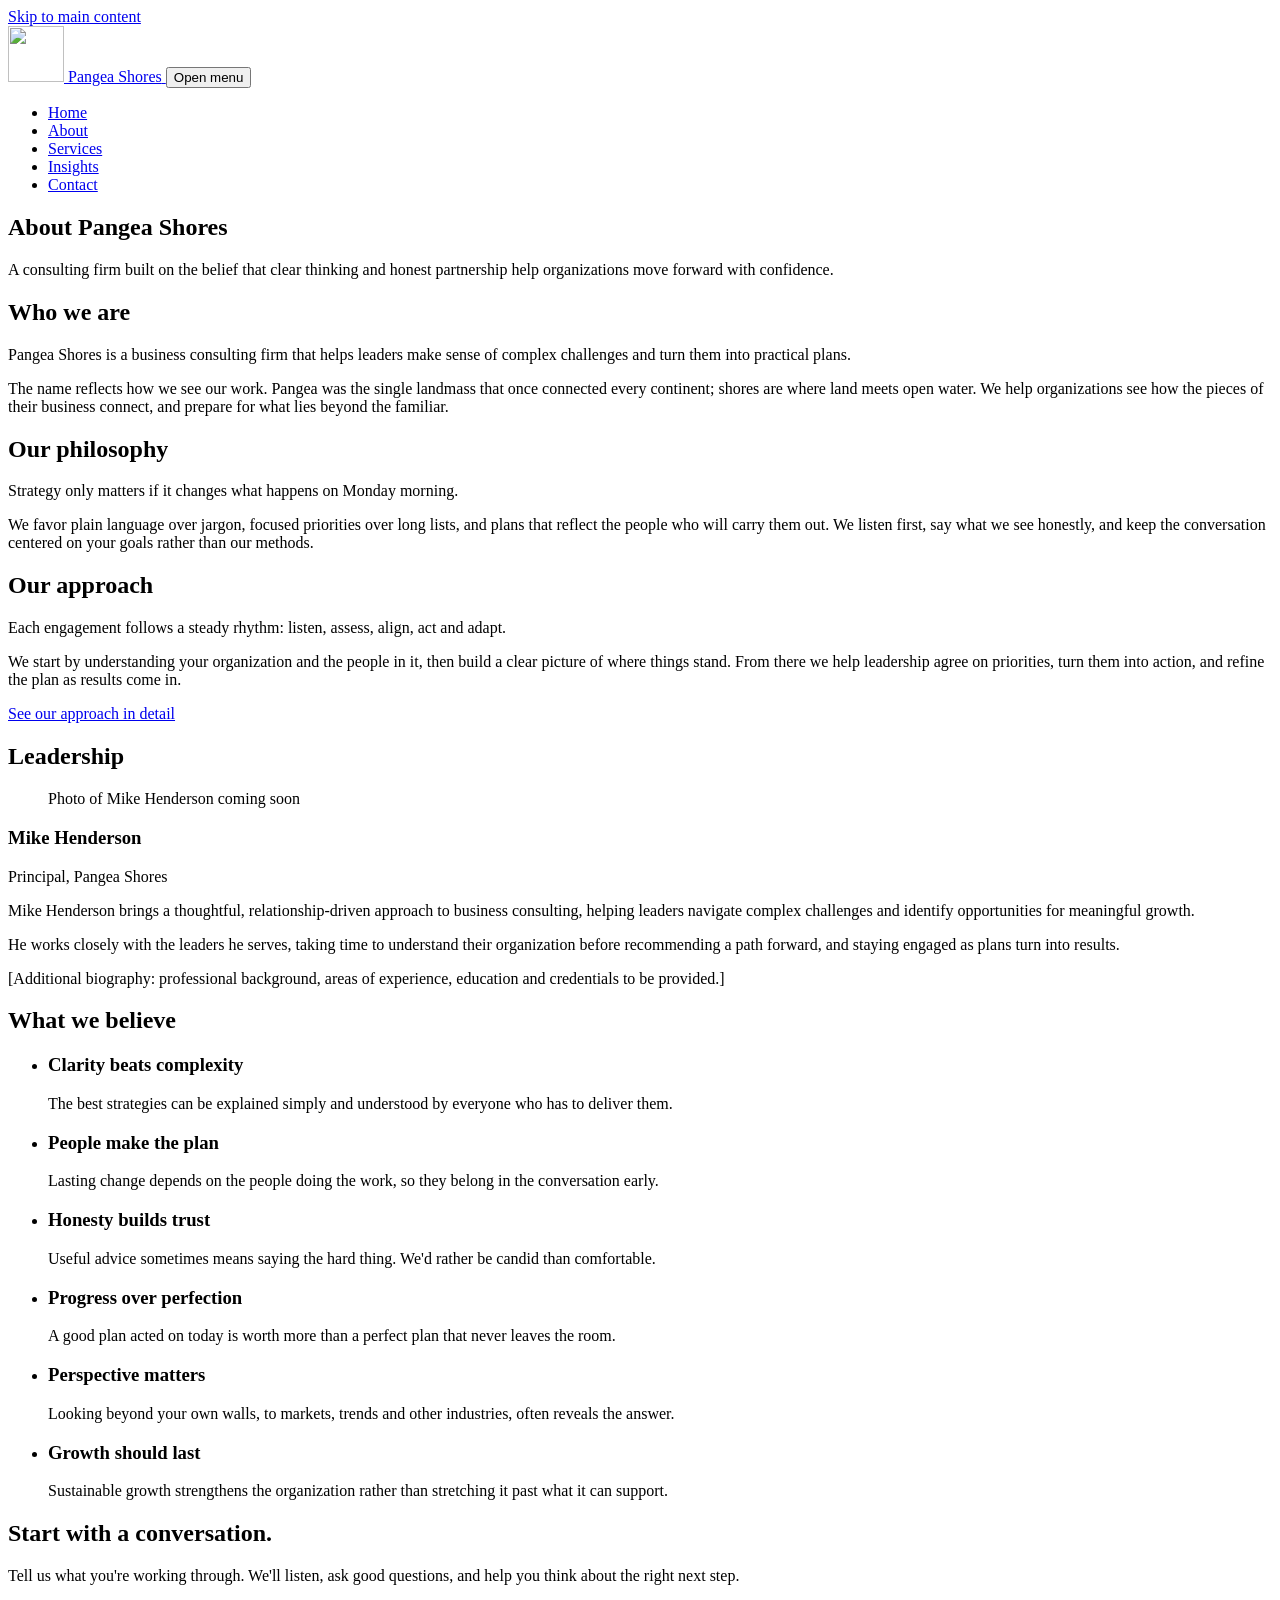
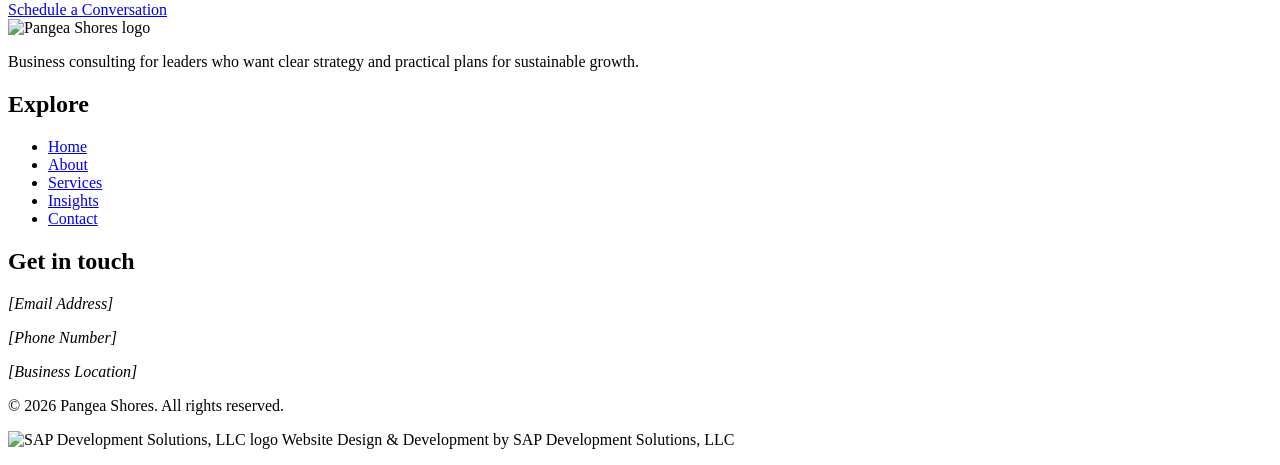
==== about.html @ ce2e1693 "Add files via upload" ====
<!DOCTYPE html>
<html lang="en">
<head>
  <meta charset="utf-8">
  <meta name="viewport" content="width=device-width, initial-scale=1">
  <title>About | Pangea Shores | Business Consulting</title>
  <meta name="description" content="Learn about Pangea Shores, a business consulting firm led by Mike Henderson, and the philosophy and approach behind our work.">

  <!-- ================================================================
       DOMAIN: replace https://www.example.com/ with the real domain
       on every page (canonical, og:url, og:image, twitter:image).
       ================================================================ -->
  <link rel="canonical" href="https://www.example.com/about.html">

  <!-- Open Graph -->
  <meta property="og:type" content="website">
  <meta property="og:site_name" content="Pangea Shores">
  <meta property="og:title" content="About | Pangea Shores | Business Consulting">
  <meta property="og:description" content="Learn about Pangea Shores, a business consulting firm led by Mike Henderson, and the philosophy and approach behind our work.">
  <meta property="og:url" content="https://www.example.com/about.html">
  <meta property="og:image" content="https://www.example.com/images/pangea-shores-logo.jpg">
  <meta property="og:image:alt" content="Pangea Shores logo">

  <!-- Twitter / X -->
  <meta name="twitter:card" content="summary_large_image">
  <meta name="twitter:title" content="About | Pangea Shores | Business Consulting">
  <meta name="twitter:description" content="Learn about Pangea Shores, a business consulting firm led by Mike Henderson, and the philosophy and approach behind our work.">
  <meta name="twitter:image" content="https://www.example.com/images/pangea-shores-logo.jpg">

  <meta name="theme-color" content="#0a1e38">
  <link rel="icon" type="image/jpeg" href="images/pangea-shores-logo.jpg">

  <link rel="preconnect" href="https://fonts.googleapis.com">
  <link rel="preconnect" href="https://fonts.gstatic.com" crossorigin>
  <link href="https://fonts.googleapis.com/css2?family=Manrope:wght@400;500;600;700&family=Newsreader:opsz,wght@6..72,400;6..72,450;6..72,500&family=Poppins:wght@600&display=swap" rel="stylesheet">
  <link rel="stylesheet" href="css/style.css">
  <script>document.documentElement.classList.add("js");</script>
</head>
<body>
  <a class="skip-link" href="#main">Skip to main content</a>

  <header class="site-header">
    <div class="container header-inner">
      <a class="brand" href="index.html" aria-label="Pangea Shores, home">
        <img src="images/pangea-shores-logo.jpg" alt="" width="56" height="56">
        <span class="brand-name">Pangea Shores</span>
      </a>

      <button class="nav-toggle" type="button" aria-expanded="false" aria-controls="site-nav">
        <span class="sr-only">Open menu</span>
        <span class="bar" aria-hidden="true"></span>
        <span class="bar" aria-hidden="true"></span>
        <span class="bar" aria-hidden="true"></span>
      </button>

      <nav id="site-nav" class="site-nav" aria-label="Primary">
        <ul>
          <li><a href="index.html">Home</a></li>
          <li><a href="about.html" aria-current="page">About</a></li>
          <li><a href="services.html">Services</a></li>
          <li><a href="insights.html">Insights</a></li>
          <li><a href="contact.html" class="nav-cta">Contact</a></li>
        </ul>
      </nav>
    </div>
  </header>

  <main id="main">
    <section class="page-hero" aria-labelledby="page-title">
      <div class="container">
        <h1 id="page-title">About Pangea Shores</h1>
        <p class="lead">A consulting firm built on the belief that clear thinking and honest partnership help organizations move forward with confidence.</p>
      </div>
    </section>

    <!-- EDIT: Who We Are. Replace with verified company background when available. -->
    <section class="section" aria-labelledby="who-title">
      <div class="container split reveal">
        <div>
          <span class="shoreline" aria-hidden="true"></span>
          <h2 id="who-title">Who we are</h2>
        </div>
        <div class="prose">
          <p>Pangea Shores is a business consulting firm that helps leaders make sense of complex challenges and turn them into practical plans.</p>
          <p>The name reflects how we see our work. Pangea was the single landmass that once connected every continent; shores are where land meets open water. We help organizations see how the pieces of their business connect, and prepare for what lies beyond the familiar.</p>
        </div>
      </div>
    </section>

    <section class="section section-mist" aria-labelledby="philosophy-title">
      <div class="container split">
        <div class="reveal">
          <span class="shoreline" aria-hidden="true"></span>
          <h2 id="philosophy-title">Our philosophy</h2>
        </div>
        <div class="prose reveal">
          <p>Strategy only matters if it changes what happens on Monday morning.</p>
          <p>We favor plain language over jargon, focused priorities over long lists, and plans that reflect the people who will carry them out. We listen first, say what we see honestly, and keep the conversation centered on your goals rather than our methods.</p>
        </div>
      </div>
    </section>

    <section class="section" aria-labelledby="our-approach-title">
      <div class="container split reveal">
        <div>
          <span class="shoreline" aria-hidden="true"></span>
          <h2 id="our-approach-title">Our approach</h2>
        </div>
        <div class="prose">
          <p>Each engagement follows a steady rhythm: listen, assess, align, act and adapt.</p>
          <p>We start by understanding your organization and the people in it, then build a clear picture of where things stand. From there we help leadership agree on priorities, turn them into action, and refine the plan as results come in.</p>
          <p><a class="text-link" href="insights.html">See our approach in detail</a></p>
        </div>
      </div>
    </section>

    <!-- ==============================================================
         LEADERSHIP
         EDIT: Mike Henderson's photo and biography.
         - Photo: add images/mike-henderson.jpg (portrait, 4:5 ratio works best),
           then replace the <figure class="photo-placeholder"> block with:
           <figure class="photo-placeholder" style="border:0">
             <img src="images/mike-henderson.jpg" alt="Portrait of Mike Henderson" width="800" height="1000">
           </figure>
         - Bio: the paragraphs below are general placeholder copy. Replace them with
           verified background (experience, education, credentials) supplied by Mike.
         ============================================================== -->
    <section class="section section-mist" aria-labelledby="leadership-title">
      <div class="container">
        <div class="section-head reveal">
          <span class="shoreline" aria-hidden="true"></span>
          <h2 id="leadership-title">Leadership</h2>
        </div>
        <div class="leader reveal">
          <figure class="photo-placeholder">
            <figcaption>Photo of Mike Henderson coming soon</figcaption>
          </figure>
          <div>
            <h3>Mike Henderson</h3>
            <p class="leader-role">Principal, Pangea Shores</p>
            <div class="prose">
              <p>Mike Henderson brings a thoughtful, relationship-driven approach to business consulting, helping leaders navigate complex challenges and identify opportunities for meaningful growth.</p>
              <p>He works closely with the leaders he serves, taking time to understand their organization before recommending a path forward, and staying engaged as plans turn into results.</p>
              <p>[Additional biography: professional background, areas of experience, education and credentials to be provided.]</p>
            </div>
          </div>
        </div>
      </div>
    </section>

    <section class="section section-navy" aria-labelledby="believe-title">
      <div class="container">
        <div class="section-head reveal">
          <span class="shoreline" aria-hidden="true"></span>
          <h2 id="believe-title">What we believe</h2>
        </div>
        <ul class="beliefs reveal">
          <li>
            <h3>Clarity beats complexity</h3>
            <p>The best strategies can be explained simply and understood by everyone who has to deliver them.</p>
          </li>
          <li>
            <h3>People make the plan</h3>
            <p>Lasting change depends on the people doing the work, so they belong in the conversation early.</p>
          </li>
          <li>
            <h3>Honesty builds trust</h3>
            <p>Useful advice sometimes means saying the hard thing. We'd rather be candid than comfortable.</p>
          </li>
          <li>
            <h3>Progress over perfection</h3>
            <p>A good plan acted on today is worth more than a perfect plan that never leaves the room.</p>
          </li>
          <li>
            <h3>Perspective matters</h3>
            <p>Looking beyond your own walls, to markets, trends and other industries, often reveals the answer.</p>
          </li>
          <li>
            <h3>Growth should last</h3>
            <p>Sustainable growth strengthens the organization rather than stretching it past what it can support.</p>
          </li>
        </ul>
      </div>
    </section>

    <section class="cta-band" aria-labelledby="cta-title">
      <div class="container reveal">
        <h2 id="cta-title">Start with a conversation.</h2>
        <p>Tell us what you're working through. We'll listen, ask good questions, and help you think about the right next step.</p>
        <div class="btn-row">
          <a class="btn btn-primary" href="contact.html">Schedule a Conversation</a>
        </div>
      </div>
    </section>
  </main>

  <footer class="site-footer">
    <div class="container">
      <div class="footer-grid">
        <div class="footer-brand">
          <img src="images/pangea-shores-logo.jpg" alt="Pangea Shores logo" width="120" height="120" loading="lazy">
          <!-- EDIT: one-sentence company description -->
          <p>Business consulting for leaders who want clear strategy and practical plans for sustainable growth.</p>
        </div>

        <nav aria-label="Footer">
          <h2 class="footer-heading">Explore</h2>
          <ul class="footer-links">
            <li><a href="index.html">Home</a></li>
            <li><a href="about.html">About</a></li>
            <li><a href="services.html">Services</a></li>
            <li><a href="insights.html">Insights</a></li>
            <li><a href="contact.html">Contact</a></li>
          </ul>
        </nav>

        <div>
          <h2 class="footer-heading">Get in touch</h2>
          <!-- EDIT: replace the three placeholders below with real contact details.
               Example email link: <a href="mailto:name@domain.com">name@domain.com</a>
               Example phone link: <a href="tel:+15555555555">(555) 555-5555</a> -->
          <address class="footer-contact">
            <p>[Email Address]</p>
            <p>[Phone Number]</p>
            <p>[Business Location]</p>
          </address>
        </div>
      </div>

      <div class="footer-bottom">
        <p>&copy; <span data-year>2026</span> Pangea Shores. All rights reserved.</p>
        <p class="dev-credit">
          <img src="images/sap-development-solutions-logo.jpg" alt="SAP Development Solutions, LLC logo" width="40" height="40">
          <span>Website Design &amp; Development by SAP Development Solutions, LLC</span>
        </p>
      </div>
    </div>
  </footer>

  <script src="js/script.js" defer></script>
</body>
</html>
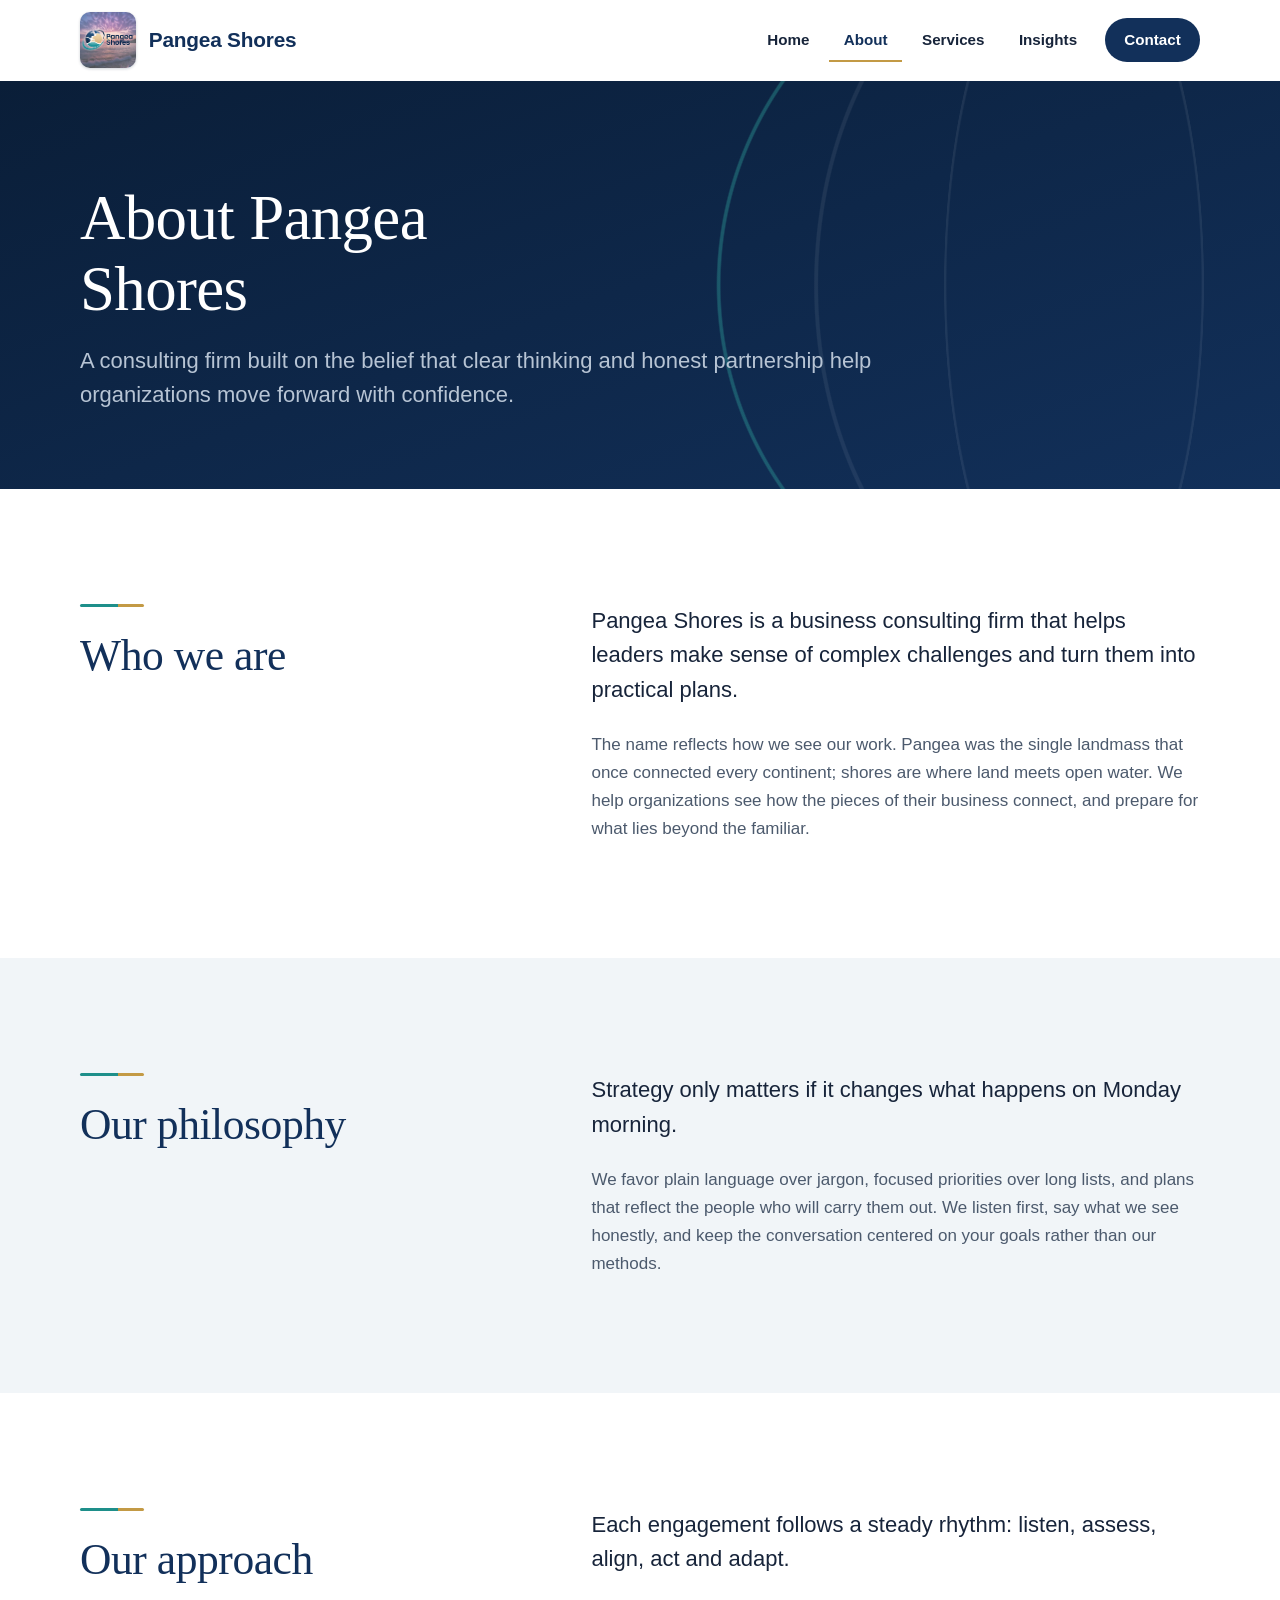
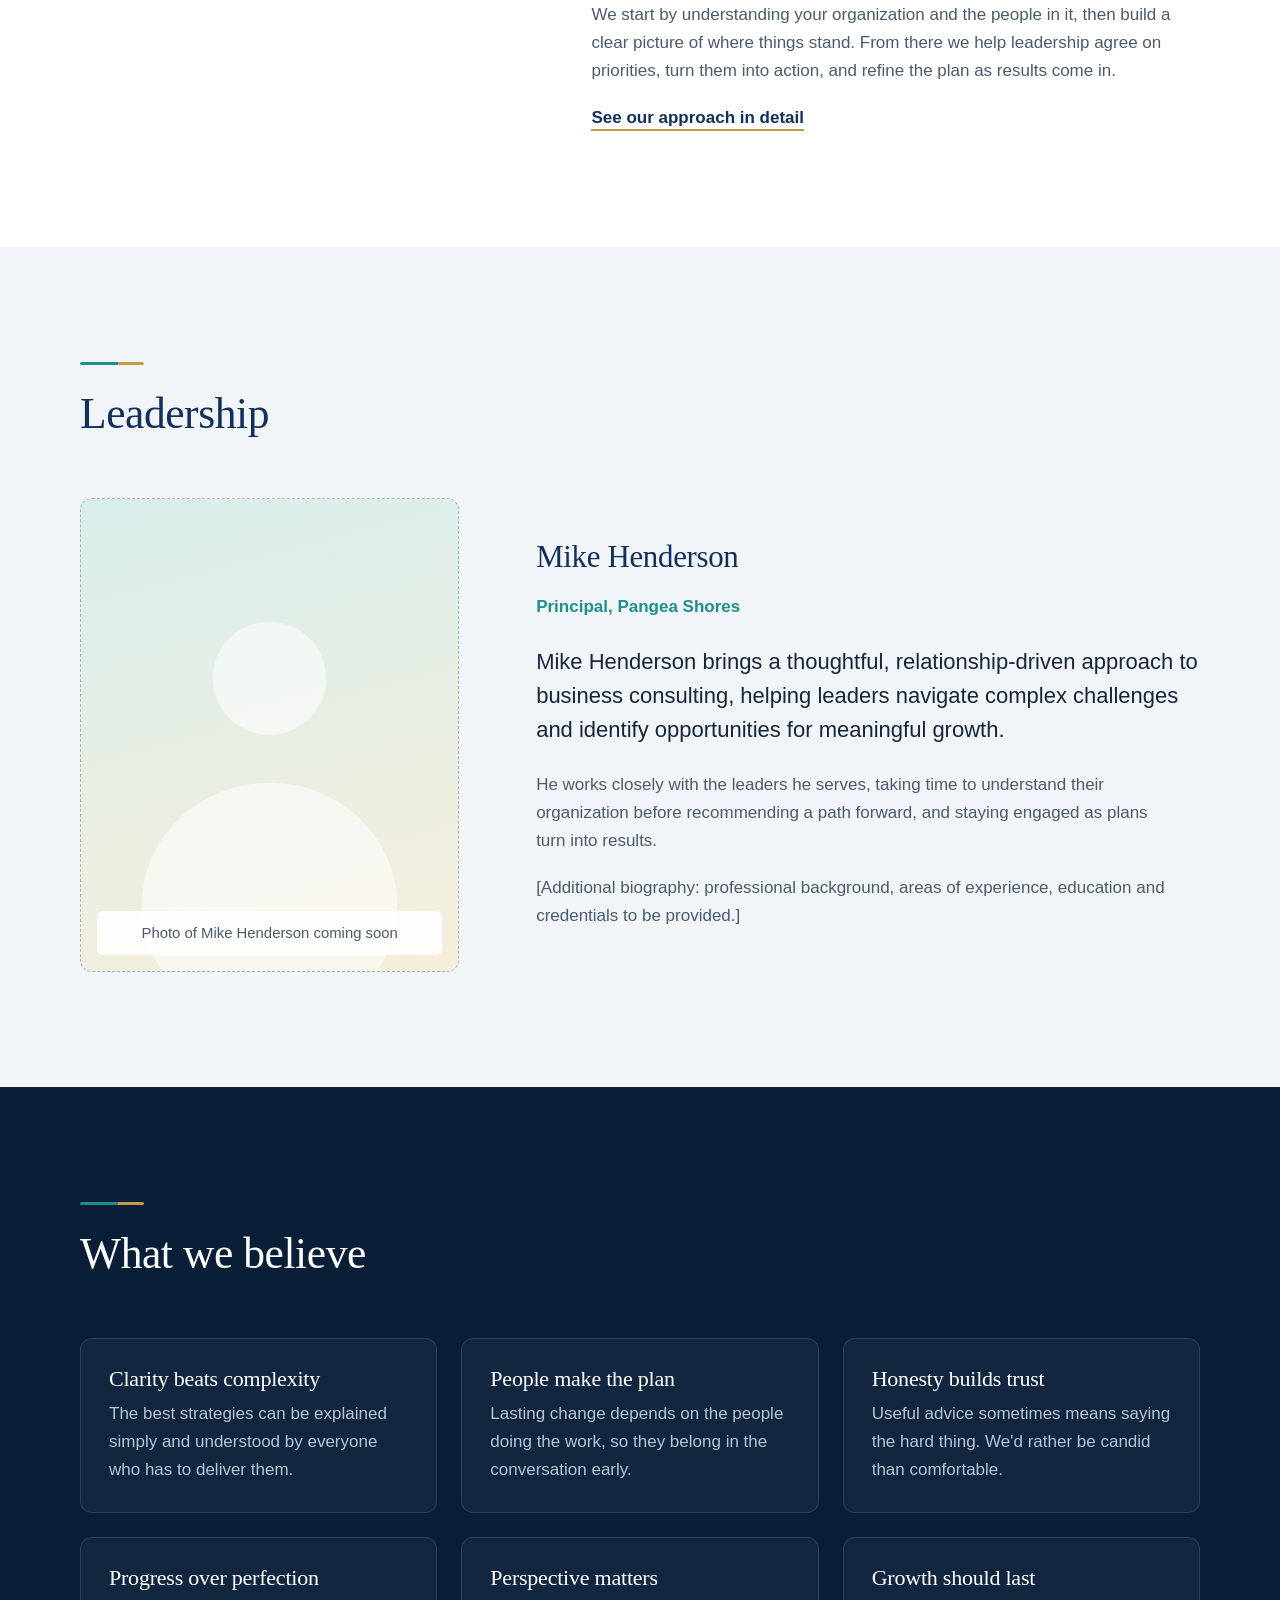
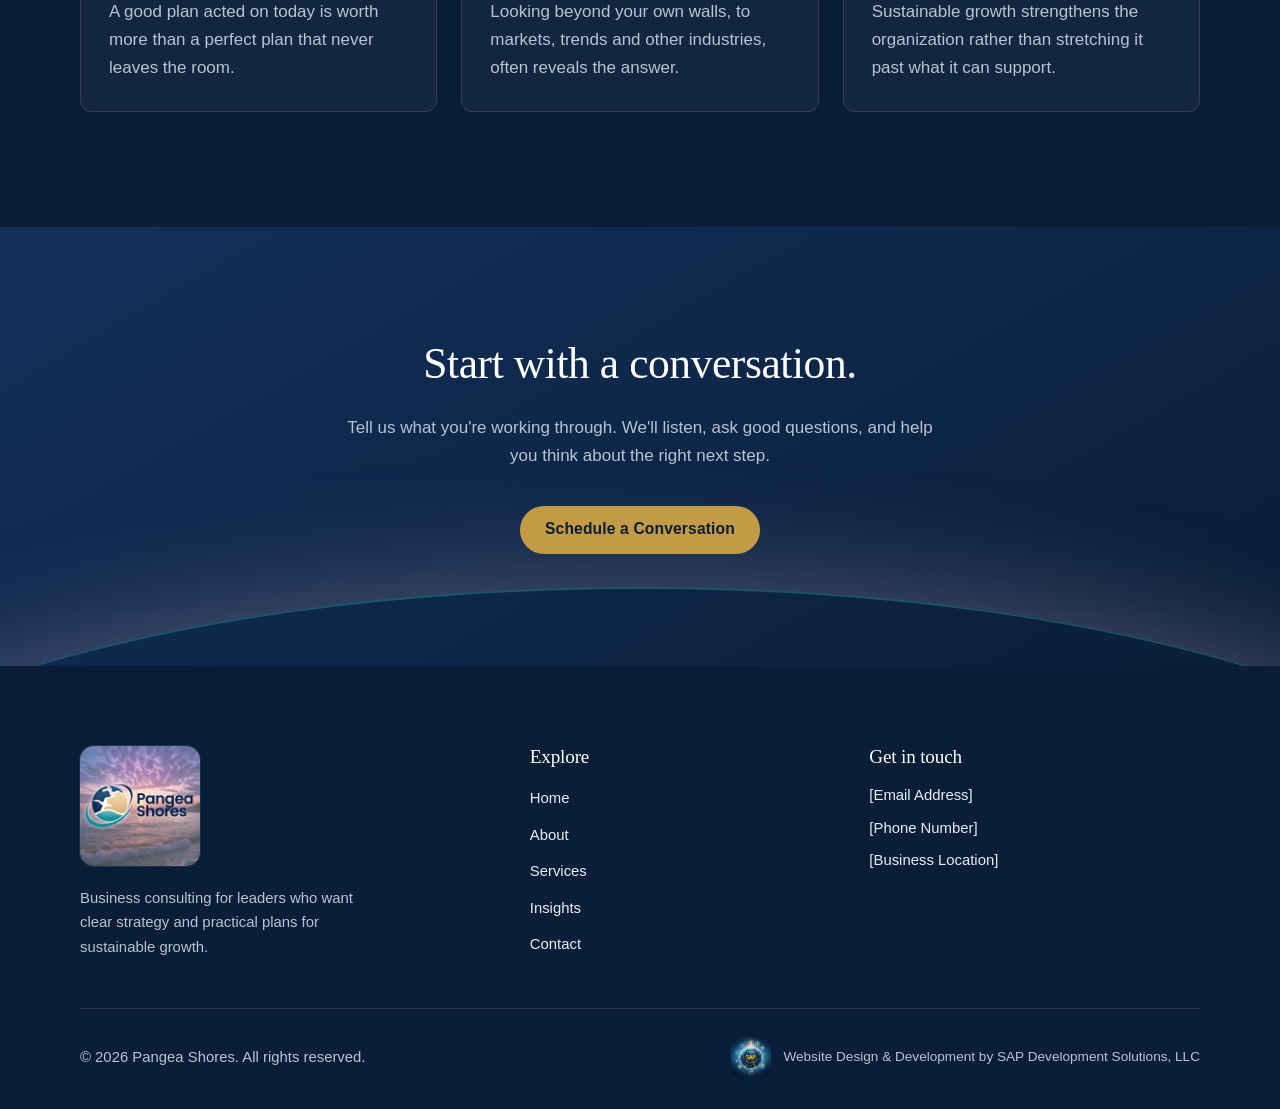
==== commit 9609f51e: "Add files via upload Flat file layout" ====
--- a/about.html
+++ b/about.html
@@ -18,22 +18,22 @@
   <meta property="og:title" content="About | Pangea Shores | Business Consulting">
   <meta property="og:description" content="Learn about Pangea Shores, a business consulting firm led by Mike Henderson, and the philosophy and approach behind our work.">
   <meta property="og:url" content="https://www.example.com/about.html">
-  <meta property="og:image" content="https://www.example.com/images/pangea-shores-logo.jpg">
+  <meta property="og:image" content="https://www.example.com/pangea-shores-logo.jpg">
   <meta property="og:image:alt" content="Pangea Shores logo">
 
   <!-- Twitter / X -->
   <meta name="twitter:card" content="summary_large_image">
   <meta name="twitter:title" content="About | Pangea Shores | Business Consulting">
   <meta name="twitter:description" content="Learn about Pangea Shores, a business consulting firm led by Mike Henderson, and the philosophy and approach behind our work.">
-  <meta name="twitter:image" content="https://www.example.com/images/pangea-shores-logo.jpg">
+  <meta name="twitter:image" content="https://www.example.com/pangea-shores-logo.jpg">
 
   <meta name="theme-color" content="#0a1e38">
-  <link rel="icon" type="image/jpeg" href="images/pangea-shores-logo.jpg">
+  <link rel="icon" type="image/jpeg" href="pangea-shores-logo.jpg">
 
   <link rel="preconnect" href="https://fonts.googleapis.com">
   <link rel="preconnect" href="https://fonts.gstatic.com" crossorigin>
   <link href="https://fonts.googleapis.com/css2?family=Manrope:wght@400;500;600;700&family=Newsreader:opsz,wght@6..72,400;6..72,450;6..72,500&family=Poppins:wght@600&display=swap" rel="stylesheet">
-  <link rel="stylesheet" href="css/style.css">
+  <link rel="stylesheet" href="style.css">
   <script>document.documentElement.classList.add("js");</script>
 </head>
 <body>
@@ -42,7 +42,7 @@
   <header class="site-header">
     <div class="container header-inner">
       <a class="brand" href="index.html" aria-label="Pangea Shores, home">
-        <img src="images/pangea-shores-logo.jpg" alt="" width="56" height="56">
+        <img src="pangea-shores-logo.jpg" alt="" width="56" height="56">
         <span class="brand-name">Pangea Shores</span>
       </a>
 
@@ -117,10 +117,10 @@
     <!-- ==============================================================
          LEADERSHIP
          EDIT: Mike Henderson's photo and biography.
-         - Photo: add images/mike-henderson.jpg (portrait, 4:5 ratio works best),
+         - Photo: add mike-henderson.jpg (portrait, 4:5 ratio works best),
            then replace the <figure class="photo-placeholder"> block with:
            <figure class="photo-placeholder" style="border:0">
-             <img src="images/mike-henderson.jpg" alt="Portrait of Mike Henderson" width="800" height="1000">
+             <img src="mike-henderson.jpg" alt="Portrait of Mike Henderson" width="800" height="1000">
            </figure>
          - Bio: the paragraphs below are general placeholder copy. Replace them with
            verified background (experience, education, credentials) supplied by Mike.
@@ -198,7 +198,7 @@
     <div class="container">
       <div class="footer-grid">
         <div class="footer-brand">
-          <img src="images/pangea-shores-logo.jpg" alt="Pangea Shores logo" width="120" height="120" loading="lazy">
+          <img src="pangea-shores-logo.jpg" alt="Pangea Shores logo" width="120" height="120" loading="lazy">
           <!-- EDIT: one-sentence company description -->
           <p>Business consulting for leaders who want clear strategy and practical plans for sustainable growth.</p>
         </div>
@@ -230,13 +230,13 @@
       <div class="footer-bottom">
         <p>&copy; <span data-year>2026</span> Pangea Shores. All rights reserved.</p>
         <p class="dev-credit">
-          <img src="images/sap-development-solutions-logo.jpg" alt="SAP Development Solutions, LLC logo" width="40" height="40">
+          <img src="sap-development-solutions-logo.jpg" alt="SAP Development Solutions, LLC logo" width="40" height="40">
           <span>Website Design &amp; Development by SAP Development Solutions, LLC</span>
         </p>
       </div>
     </div>
   </footer>
 
-  <script src="js/script.js" defer></script>
+  <script src="script.js" defer></script>
 </body>
 </html>
--- a/style.css
+++ b/style.css
@@ -0,0 +1,1079 @@
+/* ==========================================================================
+   Pangea Shores | Business Consulting
+   Main stylesheet
+   --------------------------------------------------------------------------
+   Colors are drawn from the Pangea Shores logo: navy globe, teal wave,
+   sand continent, gold light and the dusk sky behind it.
+   Change the brand palette in one place: the :root tokens below.
+   ========================================================================== */
+
+:root {
+  /* Brand palette */
+  --navy-deep: #0a1e38;
+  --navy: #12305a;
+  --ocean: #1f5f8b;
+  --teal: #1e8f8a;
+  --teal-bright: #34b3a8;
+  --aqua: #d8eeeb;
+  --sand: #e9d5a7;
+  --sand-soft: #f6eedb;
+  --gold: #c39a45;
+  --dusk: #d8b4cc;
+  --mist: #f1f5f8;
+  --white: #ffffff;
+
+  /* Text */
+  --ink: #17243a;
+  --muted: #4c5a6d;
+  --on-dark: #e8eef5;
+  --on-dark-muted: #b7c4d4;
+
+  /* Type */
+  --font-display: "Newsreader", "Iowan Old Style", "Palatino Linotype", Palatino, Georgia, serif;
+  --font-body: "Manrope", "Segoe UI", "Helvetica Neue", Arial, sans-serif;
+  --font-brand: "Poppins", "Manrope", "Segoe UI", Arial, sans-serif;
+
+  /* Type scale (fluid) */
+  --step--1: clamp(0.875rem, 0.85rem + 0.1vw, 0.9375rem);
+  --step-0: clamp(1rem, 0.97rem + 0.15vw, 1.0625rem);
+  --step-1: clamp(1.2rem, 1.12rem + 0.35vw, 1.375rem);
+  --step-2: clamp(1.5rem, 1.33rem + 0.75vw, 1.95rem);
+  --step-3: clamp(1.9rem, 1.6rem + 1.4vw, 2.75rem);
+  --step-4: clamp(2.4rem, 1.85rem + 2.6vw, 4.1rem);
+
+  /* Layout */
+  --container: 1200px;
+  --gutter: clamp(1.25rem, 4vw, 2.5rem);
+  --section-space: clamp(4.5rem, 9vw, 8rem);
+  --radius-sm: 6px;
+  --radius: 12px;
+  --shadow: 0 1px 2px rgba(10, 30, 56, 0.06), 0 10px 30px -12px rgba(10, 30, 56, 0.18);
+  --shadow-lift: 0 2px 4px rgba(10, 30, 56, 0.06), 0 22px 44px -18px rgba(10, 30, 56, 0.3);
+  --header-h: 80px;
+  --ease: cubic-bezier(0.22, 0.61, 0.36, 1);
+}
+
+/* --------------------------------------------------------------------------
+   Base
+   -------------------------------------------------------------------------- */
+*,
+*::before,
+*::after { box-sizing: border-box; }
+
+html {
+  -webkit-text-size-adjust: 100%;
+  scroll-behavior: smooth;
+  scroll-padding-top: calc(var(--header-h) + 1rem);
+}
+
+body {
+  margin: 0;
+  font-family: var(--font-body);
+  font-size: var(--step-0);
+  line-height: 1.65;
+  color: var(--ink);
+  background: var(--white);
+  overflow-x: hidden;
+  text-rendering: optimizeLegibility;
+  -webkit-font-smoothing: antialiased;
+}
+
+img { max-width: 100%; height: auto; display: block; }
+
+h1, h2, h3, h4 {
+  font-family: var(--font-display);
+  font-weight: 450;
+  line-height: 1.12;
+  letter-spacing: -0.01em;
+  color: var(--navy);
+  margin: 0 0 0.6em;
+  text-wrap: balance;
+}
+h1 { font-size: var(--step-4); }
+h2 { font-size: var(--step-3); }
+h3 { font-size: var(--step-2); }
+h4 { font-size: var(--step-1); }
+
+p { margin: 0 0 1.1em; max-width: 68ch; }
+p:last-child { margin-bottom: 0; }
+
+a { color: var(--ocean); text-underline-offset: 0.2em; text-decoration-thickness: 1px; }
+a:hover { color: var(--teal); }
+
+ul { padding-left: 1.2em; }
+
+:focus-visible {
+  outline: 3px solid var(--teal-bright);
+  outline-offset: 3px;
+  border-radius: 4px;
+}
+
+.sr-only {
+  position: absolute !important;
+  width: 1px; height: 1px;
+  padding: 0; margin: -1px;
+  overflow: hidden; clip: rect(0 0 0 0);
+  white-space: nowrap; border: 0;
+}
+
+.skip-link {
+  position: absolute;
+  left: 1rem; top: -100px;
+  z-index: 200;
+  background: var(--navy);
+  color: var(--white);
+  padding: 0.75rem 1.1rem;
+  border-radius: var(--radius-sm);
+  font-weight: 600;
+  text-decoration: none;
+}
+.skip-link:focus { top: 1rem; color: var(--white); }
+
+.container {
+  width: 100%;
+  max-width: var(--container);
+  margin: 0 auto;
+  padding: 0 var(--gutter);
+}
+
+.lead {
+  font-size: var(--step-1);
+  line-height: 1.55;
+  color: var(--muted);
+}
+
+/* --------------------------------------------------------------------------
+   Buttons
+   -------------------------------------------------------------------------- */
+.btn {
+  display: inline-flex;
+  align-items: center;
+  justify-content: center;
+  gap: 0.5rem;
+  min-height: 48px;
+  padding: 0.8rem 1.5rem;
+  border-radius: 999px;
+  border: 1.5px solid transparent;
+  font-family: var(--font-body);
+  font-size: 0.975rem;
+  font-weight: 700;
+  letter-spacing: 0.01em;
+  line-height: 1.2;
+  text-align: center;
+  text-decoration: none;
+  cursor: pointer;
+  transition: background-color 0.25s var(--ease), color 0.25s var(--ease),
+    border-color 0.25s var(--ease), transform 0.25s var(--ease);
+}
+.btn:hover { transform: translateY(-1px); }
+.btn-primary { background: var(--gold); color: var(--navy-deep); }
+.btn-primary:hover { background: #d4ad5a; color: var(--navy-deep); }
+.btn-dark { background: var(--navy); color: var(--white); }
+.btn-dark:hover { background: var(--ocean); color: var(--white); }
+.btn-ghost { border-color: rgba(232, 238, 245, 0.55); color: var(--white); }
+.btn-ghost:hover { border-color: var(--white); background: rgba(255, 255, 255, 0.08); color: var(--white); }
+.btn-outline { border-color: var(--navy); color: var(--navy); }
+.btn-outline:hover { background: var(--navy); color: var(--white); }
+
+.btn-row { display: flex; flex-wrap: wrap; gap: 0.85rem; }
+
+.text-link {
+  font-weight: 700;
+  color: var(--navy);
+  text-decoration: none;
+  border-bottom: 2px solid var(--gold);
+  padding-bottom: 2px;
+}
+.text-link:hover { color: var(--teal); border-color: var(--teal); }
+
+/* --------------------------------------------------------------------------
+   Header & navigation
+   -------------------------------------------------------------------------- */
+.site-header {
+  position: sticky;
+  top: 0;
+  z-index: 100;
+  background: rgba(255, 255, 255, 0.94);
+  -webkit-backdrop-filter: saturate(160%) blur(10px);
+  backdrop-filter: saturate(160%) blur(10px);
+  border-bottom: 1px solid transparent;
+  transition: border-color 0.3s var(--ease), box-shadow 0.3s var(--ease);
+}
+.site-header.is-scrolled {
+  border-bottom-color: rgba(18, 48, 90, 0.08);
+  box-shadow: 0 6px 24px -18px rgba(10, 30, 56, 0.4);
+}
+
+.header-inner {
+  display: flex;
+  align-items: center;
+  justify-content: space-between;
+  gap: 1.5rem;
+  min-height: var(--header-h);
+}
+
+.brand {
+  display: inline-flex;
+  align-items: center;
+  gap: 0.8rem;
+  text-decoration: none;
+  flex-shrink: 0;
+}
+.brand img {
+  width: 56px;
+  height: 56px;
+  border-radius: 10px;
+  box-shadow: 0 1px 3px rgba(10, 30, 56, 0.2);
+}
+.brand-name {
+  font-family: var(--font-brand);
+  font-weight: 600;
+  font-size: 1.3rem;
+  line-height: 1;
+  letter-spacing: -0.01em;
+  color: var(--navy);
+  white-space: nowrap;
+}
+
+.site-nav ul {
+  display: flex;
+  align-items: center;
+  gap: 0.35rem;
+  list-style: none;
+  margin: 0;
+  padding: 0;
+}
+.site-nav a {
+  display: inline-flex;
+  align-items: center;
+  min-height: 44px;
+  padding: 0.5rem 0.9rem;
+  border-radius: 999px;
+  font-weight: 600;
+  font-size: 0.95rem;
+  color: var(--ink);
+  text-decoration: none;
+  transition: color 0.2s var(--ease), background-color 0.2s var(--ease);
+}
+.site-nav a:hover { color: var(--teal); }
+.site-nav a[aria-current="page"] {
+  color: var(--navy);
+  box-shadow: inset 0 -2px 0 var(--gold);
+  border-radius: 0;
+}
+.site-nav .nav-cta {
+  margin-left: 0.5rem;
+  background: var(--navy);
+  color: var(--white);
+  padding: 0.5rem 1.2rem;
+}
+.site-nav .nav-cta:hover { background: var(--ocean); color: var(--white); }
+.site-nav .nav-cta[aria-current="page"] { box-shadow: none; border-radius: 999px; background: var(--ocean); color: var(--white); }
+
+.nav-toggle {
+  display: none;
+  width: 48px;
+  height: 48px;
+  border: 1.5px solid rgba(18, 48, 90, 0.2);
+  border-radius: 10px;
+  background: var(--white);
+  cursor: pointer;
+  position: relative;
+}
+.nav-toggle .bar {
+  position: absolute;
+  left: 13px;
+  width: 20px;
+  height: 2px;
+  background: var(--navy);
+  border-radius: 2px;
+  transition: transform 0.3s var(--ease), opacity 0.2s var(--ease), top 0.3s var(--ease);
+}
+.nav-toggle .bar:nth-child(2) { top: 16px; }
+.nav-toggle .bar:nth-child(3) { top: 22px; }
+.nav-toggle .bar:nth-child(4) { top: 28px; }
+.nav-toggle[aria-expanded="true"] .bar:nth-child(2) { top: 22px; transform: rotate(45deg); }
+.nav-toggle[aria-expanded="true"] .bar:nth-child(3) { opacity: 0; }
+.nav-toggle[aria-expanded="true"] .bar:nth-child(4) { top: 22px; transform: rotate(-45deg); }
+
+@media (max-width: 960px) {
+  .site-nav a { padding: 0.5rem 0.65rem; }
+  .site-nav .nav-cta { margin-left: 0.25rem; }
+}
+
+/* Mobile nav. Without JavaScript the links simply wrap beneath the logo. */
+@media (max-width: 860px) {
+  .header-inner { flex-wrap: wrap; padding-top: 0.6rem; padding-bottom: 0.6rem; }
+  .site-nav { width: 100%; }
+  .site-nav ul { flex-wrap: wrap; }
+
+  .js .header-inner { flex-wrap: nowrap; padding-top: 0; padding-bottom: 0; }
+  .js .nav-toggle { display: inline-block; }
+  .js .site-nav {
+    position: absolute;
+    top: 100%;
+    left: 0;
+    right: 0;
+    width: auto;
+    background: var(--white);
+    border-bottom: 1px solid rgba(18, 48, 90, 0.1);
+    box-shadow: 0 24px 40px -24px rgba(10, 30, 56, 0.45);
+    padding: 0.75rem var(--gutter) 1.5rem;
+    visibility: hidden;
+    opacity: 0;
+    transform: translateY(-8px);
+    transition: opacity 0.25s var(--ease), transform 0.25s var(--ease), visibility 0s linear 0.25s;
+  }
+  .js .site-nav.is-open {
+    visibility: visible;
+    opacity: 1;
+    transform: none;
+    transition: opacity 0.25s var(--ease), transform 0.25s var(--ease), visibility 0s;
+  }
+  .js .site-nav ul { flex-direction: column; align-items: stretch; gap: 0; }
+  .js .site-nav li + li { border-top: 1px solid var(--mist); }
+  .js .site-nav a { width: 100%; padding: 0.9rem 0.25rem; font-size: 1.05rem; border-radius: 0; }
+  .js .site-nav a[aria-current="page"] { box-shadow: inset 3px 0 0 var(--gold); padding-left: 0.9rem; }
+  .js .site-nav .nav-cta {
+    margin: 1rem 0 0;
+    justify-content: center;
+    border-radius: 999px;
+    padding: 0.9rem 1rem;
+  }
+  .js .site-nav li:last-child { border-top: 0; }
+  .js .site-nav .nav-cta[aria-current="page"] { box-shadow: none; padding-left: 1rem; }
+}
+
+@media (max-width: 400px) {
+  .brand img { width: 48px; height: 48px; }
+  .brand-name { font-size: 1.15rem; }
+}
+
+/* --------------------------------------------------------------------------
+   Sections
+   -------------------------------------------------------------------------- */
+.section { padding: var(--section-space) 0; }
+.section-mist { background: var(--mist); }
+.section-sand { background: var(--sand-soft); }
+.section-navy { background: var(--navy-deep); color: var(--on-dark); }
+.section-navy h2,
+.section-navy h3 { color: var(--white); }
+.section-navy p { color: var(--on-dark-muted); }
+
+.section-head { max-width: 760px; margin-bottom: clamp(2.5rem, 5vw, 3.75rem); }
+.section-head.center { margin-left: auto; margin-right: auto; text-align: center; }
+.section-head.center p { margin-left: auto; margin-right: auto; }
+
+/* The shoreline: a short rule that marks a section's opening. */
+.shoreline {
+  display: block;
+  width: 64px;
+  height: 3px;
+  margin-bottom: 1.5rem;
+  border-radius: 3px;
+  background: linear-gradient(90deg, var(--teal) 0 60%, var(--gold) 60% 100%);
+}
+.center .shoreline { margin-left: auto; margin-right: auto; }
+
+.split {
+  display: grid;
+  grid-template-columns: minmax(0, 5fr) minmax(0, 7fr);
+  gap: clamp(2rem, 6vw, 6rem);
+  align-items: start;
+}
+.split-even { grid-template-columns: repeat(2, minmax(0, 1fr)); }
+@media (max-width: 860px) {
+  .split, .split-even { grid-template-columns: minmax(0, 1fr); }
+}
+
+/* --------------------------------------------------------------------------
+   Home hero
+   -------------------------------------------------------------------------- */
+.hero {
+  position: relative;
+  overflow: hidden;
+  background:
+    radial-gradient(ellipse 60% 70% at 78% 45%, rgba(52, 179, 168, 0.18), transparent 70%),
+    radial-gradient(ellipse 50% 50% at 90% 100%, rgba(216, 180, 204, 0.16), transparent 70%),
+    linear-gradient(160deg, var(--navy-deep) 0%, var(--navy) 100%);
+  color: var(--on-dark);
+  padding: clamp(4rem, 9vw, 7.5rem) 0 clamp(3.5rem, 7vw, 5.5rem);
+}
+/* Faint latitude lines, drawn in CSS so there is no image to license. */
+.hero::before {
+  content: "";
+  position: absolute;
+  inset: 0;
+  background-image: repeating-linear-gradient(
+    180deg,
+    rgba(255, 255, 255, 0.035) 0 1px,
+    transparent 1px 64px
+  );
+  -webkit-mask-image: linear-gradient(90deg, transparent 0%, #000 55%, #000 100%);
+  mask-image: linear-gradient(90deg, transparent 0%, #000 55%, #000 100%);
+  pointer-events: none;
+}
+
+.hero-grid {
+  position: relative;
+  display: grid;
+  grid-template-columns: minmax(0, 1.1fr) minmax(0, 0.9fr);
+  gap: clamp(2.5rem, 6vw, 5.5rem);
+  align-items: center;
+}
+
+.hero h1 {
+  color: var(--white);
+  font-size: clamp(2.6rem, 1.7rem + 3.6vw, 4.75rem);
+  font-weight: 400;
+  line-height: 1.04;
+  letter-spacing: -0.02em;
+  margin-bottom: 1.5rem;
+}
+.hero .lead { color: var(--on-dark-muted); max-width: 34em; margin-bottom: 2.25rem; }
+
+.hero-pillars {
+  display: grid;
+  grid-template-columns: repeat(3, minmax(0, 1fr));
+  gap: 1.25rem;
+  margin: clamp(2.75rem, 5vw, 3.75rem) 0 0;
+  padding: 1.5rem 0 0;
+  list-style: none;
+  border-top: 1px solid rgba(232, 238, 245, 0.18);
+}
+.hero-pillars li {
+  font-family: var(--font-display);
+  font-size: var(--step-1);
+  line-height: 1.3;
+  color: var(--white);
+}
+.hero-pillars li span {
+  display: block;
+  margin-top: 0.3rem;
+  font-family: var(--font-body);
+  font-size: var(--step--1);
+  color: var(--on-dark-muted);
+}
+
+/* The logo, shown whole and unaltered, inside an orbit that echoes its swoosh. */
+.hero-visual {
+  position: relative;
+  justify-self: center;
+  width: min(100%, 470px);
+  padding: 7%;
+}
+.hero-visual::before,
+.hero-visual::after {
+  content: "";
+  position: absolute;
+  inset: 0;
+  border-radius: 50%;
+  pointer-events: none;
+}
+.hero-visual::before {
+  border: 2px solid transparent;
+  border-top-color: var(--teal-bright);
+  border-left-color: var(--teal-bright);
+  transform: rotate(-20deg);
+  opacity: 0.85;
+}
+.hero-visual::after {
+  inset: -4%;
+  border: 1px solid rgba(233, 213, 167, 0.35);
+  border-bottom-color: transparent;
+  border-right-color: transparent;
+  transform: rotate(160deg);
+}
+.logo-frame {
+  margin: 0;
+  aspect-ratio: 1 / 1;
+  border-radius: 20px;
+  overflow: hidden;
+  box-shadow: 0 30px 60px -25px rgba(0, 0, 0, 0.6), 0 0 0 1px rgba(255, 255, 255, 0.08);
+  background: var(--navy);
+}
+.logo-frame img { width: 100%; height: 100%; object-fit: contain; }
+
+/* One orchestrated page-load moment, only on the home hero. */
+@media (prefers-reduced-motion: no-preference) {
+  .js .hero-copy > * { animation: rise 0.9s var(--ease) both; }
+  .js .hero-copy > *:nth-child(2) { animation-delay: 0.08s; }
+  .js .hero-copy > *:nth-child(3) { animation-delay: 0.16s; }
+  .js .hero-copy > *:nth-child(4) { animation-delay: 0.26s; }
+  .js .hero-visual { animation: settle 1.2s var(--ease) 0.1s both; }
+  .js .hero-visual::before { animation: orbit 1.6s var(--ease) 0.2s both; }
+}
+@keyframes rise { from { opacity: 0; transform: translateY(18px); } to { opacity: 1; transform: none; } }
+@keyframes settle { from { opacity: 0; transform: scale(0.96); } to { opacity: 1; transform: none; } }
+@keyframes orbit { from { transform: rotate(-120deg); opacity: 0; } to { transform: rotate(-20deg); opacity: 0.85; } }
+
+@media (max-width: 860px) {
+  .hero-grid { grid-template-columns: minmax(0, 1fr); }
+  .hero-visual { width: min(80%, 360px); order: -1; }
+}
+@media (max-width: 520px) {
+  .hero-pillars { grid-template-columns: minmax(0, 1fr); gap: 1rem; }
+}
+
+/* --------------------------------------------------------------------------
+   Interior page hero
+   -------------------------------------------------------------------------- */
+.page-hero {
+  position: relative;
+  overflow: hidden;
+  background: linear-gradient(160deg, var(--navy-deep) 0%, var(--navy) 100%);
+  color: var(--on-dark);
+  padding: clamp(4rem, 8vw, 6.5rem) 0 clamp(3.5rem, 6vw, 5rem);
+}
+/* Meridian arcs: a quiet nod to a globe, drawn in CSS. */
+.page-hero::after {
+  content: "";
+  position: absolute;
+  top: 50%;
+  right: -12%;
+  width: min(62vw, 720px);
+  aspect-ratio: 1;
+  transform: translateY(-50%);
+  border-radius: 50%;
+  background:
+    radial-gradient(ellipse 18% 50% at 50% 50%, transparent 98%, rgba(255, 255, 255, 0.07) 99% 100%, transparent 100.5%),
+    radial-gradient(ellipse 36% 50% at 50% 50%, transparent 98.5%, rgba(255, 255, 255, 0.07) 99% 100%, transparent 100.5%),
+    radial-gradient(circle at 50% 50%, transparent 69.3%, rgba(52, 179, 168, 0.35) 69.6% 70%, transparent 70.3%);
+  pointer-events: none;
+}
+.page-hero .container { position: relative; z-index: 1; }
+.page-hero h1 { color: var(--white); max-width: 16ch; margin-bottom: 1.25rem; }
+.page-hero .lead { color: var(--on-dark-muted); max-width: 40em; }
+
+/* --------------------------------------------------------------------------
+   Cards: capabilities (home)
+   -------------------------------------------------------------------------- */
+.capability-grid {
+  display: grid;
+  grid-template-columns: repeat(4, minmax(0, 1fr));
+  gap: 1.5rem;
+}
+@media (max-width: 1100px) { .capability-grid { grid-template-columns: repeat(2, minmax(0, 1fr)); } }
+@media (max-width: 600px) { .capability-grid { grid-template-columns: minmax(0, 1fr); } }
+
+.capability {
+  position: relative;
+  display: flex;
+  flex-direction: column;
+  padding: 2rem 1.75rem 1.9rem;
+  background: var(--white);
+  border: 1px solid rgba(18, 48, 90, 0.08);
+  border-radius: var(--radius);
+  box-shadow: var(--shadow);
+  transition: transform 0.35s var(--ease), box-shadow 0.35s var(--ease);
+}
+.capability::before {
+  content: "";
+  position: absolute;
+  top: 0; left: 1.75rem; right: 1.75rem;
+  height: 3px;
+  background: var(--teal);
+  border-radius: 0 0 3px 3px;
+  transform: scaleX(0.3);
+  transform-origin: left;
+  transition: transform 0.45s var(--ease);
+}
+.capability:hover { transform: translateY(-4px); box-shadow: var(--shadow-lift); }
+.capability:hover::before { transform: scaleX(1); }
+.capability h3 { font-size: var(--step-1); margin-top: 0.5rem; }
+.capability p { color: var(--muted); font-size: var(--step--1); line-height: 1.65; }
+
+.section-foot { margin-top: 2.75rem; }
+
+/* --------------------------------------------------------------------------
+   Value propositions
+   -------------------------------------------------------------------------- */
+.values {
+  display: grid;
+  grid-template-columns: repeat(2, minmax(0, 1fr));
+  gap: clamp(2rem, 4vw, 3rem) clamp(2rem, 5vw, 4.5rem);
+  margin: 0;
+  padding: 0;
+  list-style: none;
+}
+.values li { padding-left: 1.5rem; border-left: 2px solid var(--gold); }
+.values h3 { font-size: var(--step-1); margin-bottom: 0.4rem; }
+.values p { color: var(--muted); }
+@media (max-width: 700px) { .values { grid-template-columns: minmax(0, 1fr); } }
+
+/* --------------------------------------------------------------------------
+   Process: horizontal (home) and detailed (insights)
+   -------------------------------------------------------------------------- */
+.process {
+  position: relative;
+  display: grid;
+  grid-template-columns: repeat(5, minmax(0, 1fr));
+  gap: 1.5rem;
+  margin: 0;
+  padding: 0;
+  list-style: none;
+  counter-reset: step;
+}
+.process::before {
+  content: "";
+  position: absolute;
+  top: 23px;
+  left: 24px;
+  right: calc((100% - 6rem) / 5 - 24px);
+  height: 2px;
+  background: linear-gradient(90deg, var(--teal), var(--ocean) 55%, var(--gold));
+  opacity: 0.55;
+}
+.process li { position: relative; counter-increment: step; }
+.process .step-num {
+  position: relative;
+  display: grid;
+  place-items: center;
+  width: 48px;
+  height: 48px;
+  margin-bottom: 1.25rem;
+  border-radius: 50%;
+  background: var(--white);
+  border: 2px solid var(--teal);
+  font-family: var(--font-display);
+  font-size: 1.3rem;
+  color: var(--navy);
+}
+.section-navy .process .step-num { background: var(--navy-deep); color: var(--white); border-color: var(--teal-bright); }
+.process h3 { font-size: var(--step-1); margin-bottom: 0.4rem; }
+.process p { font-size: var(--step--1); color: var(--muted); }
+.section-navy .process p { color: var(--on-dark-muted); }
+
+@media (max-width: 900px) {
+  .process { grid-template-columns: minmax(0, 1fr); gap: 0; }
+  .process::before { top: 24px; bottom: 24px; left: 23px; right: auto; width: 2px; height: auto;
+    background: linear-gradient(180deg, var(--teal), var(--ocean) 55%, var(--gold)); }
+  .process li { display: grid; grid-template-columns: 48px minmax(0, 1fr); column-gap: 1.25rem; padding-bottom: 2rem; }
+  .process li:last-child { padding-bottom: 0; }
+  .process .step-num { grid-row: span 2; margin-bottom: 0; }
+  .process h3 { margin-top: 0.55rem; }
+}
+
+.approach-list { margin: 0; padding: 0; list-style: none; }
+.approach-list li {
+  display: grid;
+  grid-template-columns: 72px minmax(0, 1fr) minmax(0, 1.3fr);
+  gap: 1.5rem 2.5rem;
+  align-items: baseline;
+  padding: 2.25rem 0;
+  border-top: 1px solid rgba(18, 48, 90, 0.12);
+}
+.approach-list li:last-child { border-bottom: 1px solid rgba(18, 48, 90, 0.12); }
+.approach-list .step-num {
+  font-family: var(--font-display);
+  font-size: var(--step-3);
+  line-height: 1;
+  color: var(--teal);
+}
+.approach-list h3 { margin: 0; font-size: var(--step-2); }
+.approach-list p { color: var(--muted); }
+@media (max-width: 760px) {
+  .approach-list li { grid-template-columns: 52px minmax(0, 1fr); gap: 0.5rem 1rem; }
+  .approach-list p { grid-column: 2; }
+}
+
+/* --------------------------------------------------------------------------
+   CTA band
+   -------------------------------------------------------------------------- */
+.cta-band {
+  position: relative;
+  overflow: hidden;
+  background: linear-gradient(150deg, var(--navy) 0%, var(--navy-deep) 100%);
+  color: var(--on-dark);
+  text-align: center;
+  padding: clamp(4.5rem, 9vw, 7rem) 0;
+}
+.cta-band::before {
+  content: "";
+  position: absolute;
+  left: 50%;
+  top: 82%;
+  width: 140%;
+  aspect-ratio: 3 / 1;
+  transform: translateX(-50%);
+  border-radius: 50%;
+  border-top: 2px solid rgba(52, 179, 168, 0.35);
+  box-shadow: 0 -40px 120px -40px rgba(216, 180, 204, 0.35);
+  pointer-events: none;
+}
+.cta-band .container { position: relative; }
+.cta-band h2 { color: var(--white); max-width: 20ch; margin-left: auto; margin-right: auto; }
+.cta-band p { color: var(--on-dark-muted); margin: 0 auto 2.25rem; max-width: 36em; }
+.cta-band .btn-row { justify-content: center; }
+
+/* --------------------------------------------------------------------------
+   About
+   -------------------------------------------------------------------------- */
+.prose p { color: var(--muted); }
+.prose p:first-child { color: var(--ink); font-size: var(--step-1); line-height: 1.55; }
+
+.leader {
+  display: grid;
+  grid-template-columns: minmax(0, 4fr) minmax(0, 7fr);
+  gap: clamp(2rem, 6vw, 5rem);
+  align-items: center;
+}
+@media (max-width: 800px) { .leader { grid-template-columns: minmax(0, 1fr); } }
+
+/* Image placeholder: keeps a fixed aspect ratio until a real photo is added. */
+.photo-placeholder {
+  position: relative;
+  aspect-ratio: 4 / 5;
+  width: 100%;
+  max-width: 420px;
+  margin: 0;
+  border-radius: var(--radius);
+  overflow: hidden;
+  background:
+    radial-gradient(circle at 50% 38%, rgba(255, 255, 255, 0.55) 0 16%, transparent 16.5%),
+    radial-gradient(ellipse 34% 26% at 50% 86%, rgba(255, 255, 255, 0.55) 0 99%, transparent 100%),
+    linear-gradient(165deg, var(--aqua), var(--sand-soft));
+  border: 1px dashed rgba(18, 48, 90, 0.3);
+}
+.photo-placeholder figcaption {
+  position: absolute;
+  left: 1rem; right: 1rem; bottom: 1rem;
+  padding: 0.6rem 0.8rem;
+  background: rgba(255, 255, 255, 0.9);
+  border-radius: var(--radius-sm);
+  font-size: var(--step--1);
+  color: var(--muted);
+  text-align: center;
+}
+.photo-placeholder img { width: 100%; height: 100%; object-fit: cover; }
+
+.leader-role {
+  font-weight: 600;
+  color: var(--teal);
+  margin-bottom: 1.5rem;
+}
+
+.beliefs {
+  display: grid;
+  grid-template-columns: repeat(3, minmax(0, 1fr));
+  gap: 1.5rem;
+  margin: 0;
+  padding: 0;
+  list-style: none;
+}
+.beliefs li {
+  padding: 1.75rem;
+  border-radius: var(--radius);
+  background: rgba(255, 255, 255, 0.04);
+  border: 1px solid rgba(232, 238, 245, 0.12);
+}
+.beliefs h3 { font-size: var(--step-1); margin-bottom: 0.5rem; }
+@media (max-width: 900px) { .beliefs { grid-template-columns: minmax(0, 1fr); } }
+
+/* --------------------------------------------------------------------------
+   Services
+   -------------------------------------------------------------------------- */
+.service-list { margin: 0; padding: 0; list-style: none; }
+.service {
+  display: grid;
+  grid-template-columns: minmax(0, 5fr) minmax(0, 7fr);
+  gap: 1.5rem clamp(2rem, 6vw, 5rem);
+  padding: clamp(2.5rem, 5vw, 3.5rem) 0;
+  border-top: 1px solid rgba(18, 48, 90, 0.12);
+}
+.service:last-child { border-bottom: 1px solid rgba(18, 48, 90, 0.12); }
+.service h2 { font-size: var(--step-3); margin-bottom: 0.4rem; }
+.service-summary { color: var(--teal); font-weight: 600; margin: 0; }
+.service-body > p { color: var(--muted); }
+.service-focus {
+  display: grid;
+  grid-template-columns: repeat(2, minmax(0, 1fr));
+  gap: 0.6rem 1.5rem;
+  margin: 1.5rem 0 0;
+  padding: 1.25rem 1.5rem;
+  list-style: none;
+  background: var(--mist);
+  border-radius: var(--radius-sm);
+}
+.service-focus li { position: relative; padding-left: 1.1rem; font-size: var(--step--1); color: var(--ink); }
+.service-focus li::before {
+  content: "";
+  position: absolute;
+  left: 0; top: 0.6em;
+  width: 6px; height: 6px;
+  border-radius: 50%;
+  background: var(--gold);
+}
+@media (max-width: 860px) { .service { grid-template-columns: minmax(0, 1fr); } }
+@media (max-width: 520px) { .service-focus { grid-template-columns: minmax(0, 1fr); } }
+
+/* --------------------------------------------------------------------------
+   Insights
+   -------------------------------------------------------------------------- */
+.themes {
+  display: grid;
+  grid-template-columns: repeat(3, minmax(0, 1fr));
+  gap: 0;
+  margin: 0;
+  padding: 0;
+  list-style: none;
+  border-top: 1px solid rgba(18, 48, 90, 0.12);
+  border-left: 1px solid rgba(18, 48, 90, 0.12);
+}
+.themes li {
+  padding: 2rem 1.75rem;
+  border-right: 1px solid rgba(18, 48, 90, 0.12);
+  border-bottom: 1px solid rgba(18, 48, 90, 0.12);
+  background: var(--white);
+  transition: background-color 0.3s var(--ease);
+}
+.themes li:hover { background: var(--mist); }
+.themes h3 { font-size: var(--step-1); margin-bottom: 0.5rem; }
+.themes p { color: var(--muted); font-size: var(--step--1); }
+@media (max-width: 900px) { .themes { grid-template-columns: repeat(2, minmax(0, 1fr)); } }
+@media (max-width: 560px) { .themes { grid-template-columns: minmax(0, 1fr); } }
+
+.article-grid {
+  display: grid;
+  grid-template-columns: repeat(3, minmax(0, 1fr));
+  gap: 1.5rem;
+}
+@media (max-width: 960px) { .article-grid { grid-template-columns: minmax(0, 1fr); max-width: 560px; } }
+
+.article-card {
+  display: flex;
+  flex-direction: column;
+  background: var(--white);
+  border-radius: var(--radius);
+  overflow: hidden;
+  border: 1px solid rgba(18, 48, 90, 0.08);
+  box-shadow: var(--shadow);
+}
+.article-media {
+  aspect-ratio: 16 / 9;
+  background: linear-gradient(135deg, var(--navy) 0%, var(--ocean) 55%, var(--teal) 100%);
+  position: relative;
+}
+.article-media.tone-sand { background: linear-gradient(135deg, var(--ocean) 0%, var(--teal) 50%, var(--sand) 100%); }
+.article-media.tone-dusk { background: linear-gradient(135deg, var(--navy) 0%, #5b5f8f 55%, var(--dusk) 100%); }
+.article-media img { width: 100%; height: 100%; object-fit: cover; }
+.article-body { padding: 1.5rem 1.6rem 1.75rem; display: flex; flex-direction: column; flex: 1; }
+.article-body h3 { font-size: var(--step-1); margin-bottom: 0.5rem; }
+.article-body p { color: var(--muted); font-size: var(--step--1); }
+.article-topic { font-size: var(--step--1); font-weight: 700; color: var(--teal); margin-bottom: 0.5rem; }
+
+.placeholder-tag {
+  display: inline-block;
+  align-self: flex-start;
+  margin-bottom: 0.9rem;
+  padding: 0.25rem 0.65rem;
+  border-radius: 999px;
+  border: 1px dashed var(--gold);
+  background: var(--sand-soft);
+  font-size: 0.8rem;
+  font-weight: 700;
+  color: #6b5220;
+}
+
+/* --------------------------------------------------------------------------
+   Contact
+   -------------------------------------------------------------------------- */
+.contact-grid {
+  display: grid;
+  grid-template-columns: minmax(0, 7fr) minmax(0, 4fr);
+  gap: clamp(2.5rem, 6vw, 5rem);
+  align-items: start;
+}
+@media (max-width: 900px) { .contact-grid { grid-template-columns: minmax(0, 1fr); } }
+
+.form-card {
+  padding: clamp(1.5rem, 4vw, 2.75rem);
+  background: var(--white);
+  border-radius: var(--radius);
+  border: 1px solid rgba(18, 48, 90, 0.08);
+  box-shadow: var(--shadow-lift);
+}
+.form-card h2 { font-size: var(--step-2); }
+
+.form-grid {
+  display: grid;
+  grid-template-columns: repeat(2, minmax(0, 1fr));
+  gap: 1.25rem 1.25rem;
+}
+.form-grid .full { grid-column: 1 / -1; }
+@media (max-width: 560px) { .form-grid { grid-template-columns: minmax(0, 1fr); } }
+
+.field label {
+  display: block;
+  margin-bottom: 0.4rem;
+  font-weight: 600;
+  font-size: 0.95rem;
+  color: var(--navy);
+}
+.field .req { color: #9a3b3b; }
+.field .optional { font-weight: 500; color: var(--muted); font-size: 0.85rem; }
+.field input,
+.field select,
+.field textarea {
+  width: 100%;
+  min-height: 50px;
+  padding: 0.75rem 0.95rem;
+  font: inherit;
+  font-size: 1rem;
+  color: var(--ink);
+  background: var(--white);
+  border: 1.5px solid #c9d3de;
+  border-radius: var(--radius-sm);
+  transition: border-color 0.2s var(--ease), box-shadow 0.2s var(--ease);
+}
+.field textarea { min-height: 160px; resize: vertical; }
+.field input:hover,
+.field select:hover,
+.field textarea:hover { border-color: #9fb0c2; }
+.field input:focus,
+.field select:focus,
+.field textarea:focus {
+  outline: none;
+  border-color: var(--teal);
+  box-shadow: 0 0 0 3px rgba(30, 143, 138, 0.2);
+}
+.field.has-error input,
+.field.has-error select,
+.field.has-error textarea { border-color: #b3403f; }
+.field-error {
+  display: block;
+  margin-top: 0.35rem;
+  font-size: 0.875rem;
+  font-weight: 600;
+  color: #9a3b3b;
+}
+.field-error:empty { display: none; }
+
+.form-actions { display: flex; flex-wrap: wrap; align-items: center; gap: 1rem 1.5rem; margin-top: 1.75rem; }
+.form-note { font-size: 0.875rem; color: var(--muted); margin: 0; }
+
+.form-status {
+  margin-top: 1.25rem;
+  padding: 1rem 1.15rem;
+  border-radius: var(--radius-sm);
+  font-size: 0.95rem;
+}
+.form-status:empty { display: none; }
+.form-status.is-info { background: var(--sand-soft); border: 1px solid var(--sand); color: #5a4518; }
+.form-status.is-error { background: #fbeeee; border: 1px solid #e5b9b9; color: #7d2c2c; }
+
+.contact-details h2 { font-size: var(--step-2); }
+.detail-list { margin: 0 0 2.5rem; padding: 0; list-style: none; }
+.detail-list li { padding: 1rem 0; border-bottom: 1px solid rgba(18, 48, 90, 0.1); }
+.detail-list li:first-child { border-top: 1px solid rgba(18, 48, 90, 0.1); }
+.detail-label { display: block; font-size: var(--step--1); font-weight: 700; color: var(--teal); }
+.detail-value { font-family: var(--font-display); font-size: var(--step-1); color: var(--navy); }
+
+.next-steps { margin: 0; padding: 0; list-style: none; counter-reset: next; }
+.next-steps li {
+  position: relative;
+  padding-left: 2.5rem;
+  margin-bottom: 1.1rem;
+  color: var(--muted);
+  counter-increment: next;
+}
+.next-steps li::before {
+  content: counter(next);
+  position: absolute;
+  left: 0; top: 0;
+  width: 1.75rem; height: 1.75rem;
+  display: grid; place-items: center;
+  border-radius: 50%;
+  background: var(--aqua);
+  color: var(--navy);
+  font-weight: 700;
+  font-size: 0.85rem;
+}
+.next-steps strong { color: var(--ink); }
+
+/* --------------------------------------------------------------------------
+   Footer
+   -------------------------------------------------------------------------- */
+.site-footer {
+  background: var(--navy-deep);
+  color: var(--on-dark-muted);
+  padding: clamp(3.5rem, 7vw, 5rem) 0 2rem;
+  font-size: var(--step--1);
+}
+.footer-grid {
+  display: grid;
+  grid-template-columns: minmax(0, 1.4fr) minmax(0, 1fr) minmax(0, 1.2fr);
+  gap: 2.5rem clamp(2rem, 5vw, 4rem);
+  padding-bottom: 3rem;
+  border-bottom: 1px solid rgba(232, 238, 245, 0.12);
+}
+@media (max-width: 860px) { .footer-grid { grid-template-columns: minmax(0, 1fr) minmax(0, 1fr); } .footer-brand { grid-column: 1 / -1; } }
+@media (max-width: 520px) { .footer-grid { grid-template-columns: minmax(0, 1fr); } }
+
+.footer-brand img {
+  width: 120px;
+  height: 120px;
+  border-radius: 14px;
+  margin-bottom: 1.25rem;
+  box-shadow: 0 0 0 1px rgba(255, 255, 255, 0.08);
+}
+.footer-brand p { max-width: 34ch; color: var(--on-dark-muted); }
+.footer-heading {
+  font-family: var(--font-display);
+  font-size: 1.2rem;
+  color: var(--white);
+  margin: 0 0 1rem;
+}
+.footer-links { margin: 0; padding: 0; list-style: none; }
+.footer-links li + li { margin-top: 0.35rem; }
+.footer-links a,
+.footer-contact a { color: var(--on-dark); text-decoration: none; display: inline-block; padding: 0.2rem 0; }
+.footer-links a:hover,
+.footer-contact a:hover { color: var(--sand); text-decoration: underline; }
+.footer-contact { font-style: normal; }
+.footer-contact p { margin-bottom: 0.5rem; color: var(--on-dark); }
+
+.footer-bottom {
+  display: flex;
+  flex-wrap: wrap;
+  align-items: center;
+  justify-content: space-between;
+  gap: 1.25rem 2rem;
+  padding-top: 1.75rem;
+}
+.footer-bottom p { margin: 0; }
+.dev-credit {
+  display: inline-flex;
+  align-items: center;
+  gap: 0.75rem;
+  color: var(--on-dark-muted);
+  font-size: 0.85rem;
+}
+.dev-credit img {
+  width: 40px;
+  height: 40px;
+  border-radius: 8px;
+  opacity: 0.9;
+}
+
+/* --------------------------------------------------------------------------
+   Reveal on scroll (only when JavaScript is running and motion is welcome)
+   -------------------------------------------------------------------------- */
+@media (prefers-reduced-motion: no-preference) {
+  .js .reveal { opacity: 0; transform: translateY(20px); transition: opacity 0.8s var(--ease), transform 0.8s var(--ease); }
+  .js .reveal.is-visible { opacity: 1; transform: none; }
+}
+
+@media (prefers-reduced-motion: reduce) {
+  html { scroll-behavior: auto; }
+  *, *::before, *::after { animation-duration: 0.01ms !important; transition-duration: 0.01ms !important; }
+}
+
+/* --------------------------------------------------------------------------
+   Print
+   -------------------------------------------------------------------------- */
+@media print {
+  .site-header, .nav-toggle, .cta-band, .form-card { display: none; }
+  .hero, .page-hero, .site-footer { background: none; color: #000; }
+  .hero h1, .page-hero h1 { color: #000; }
+}
